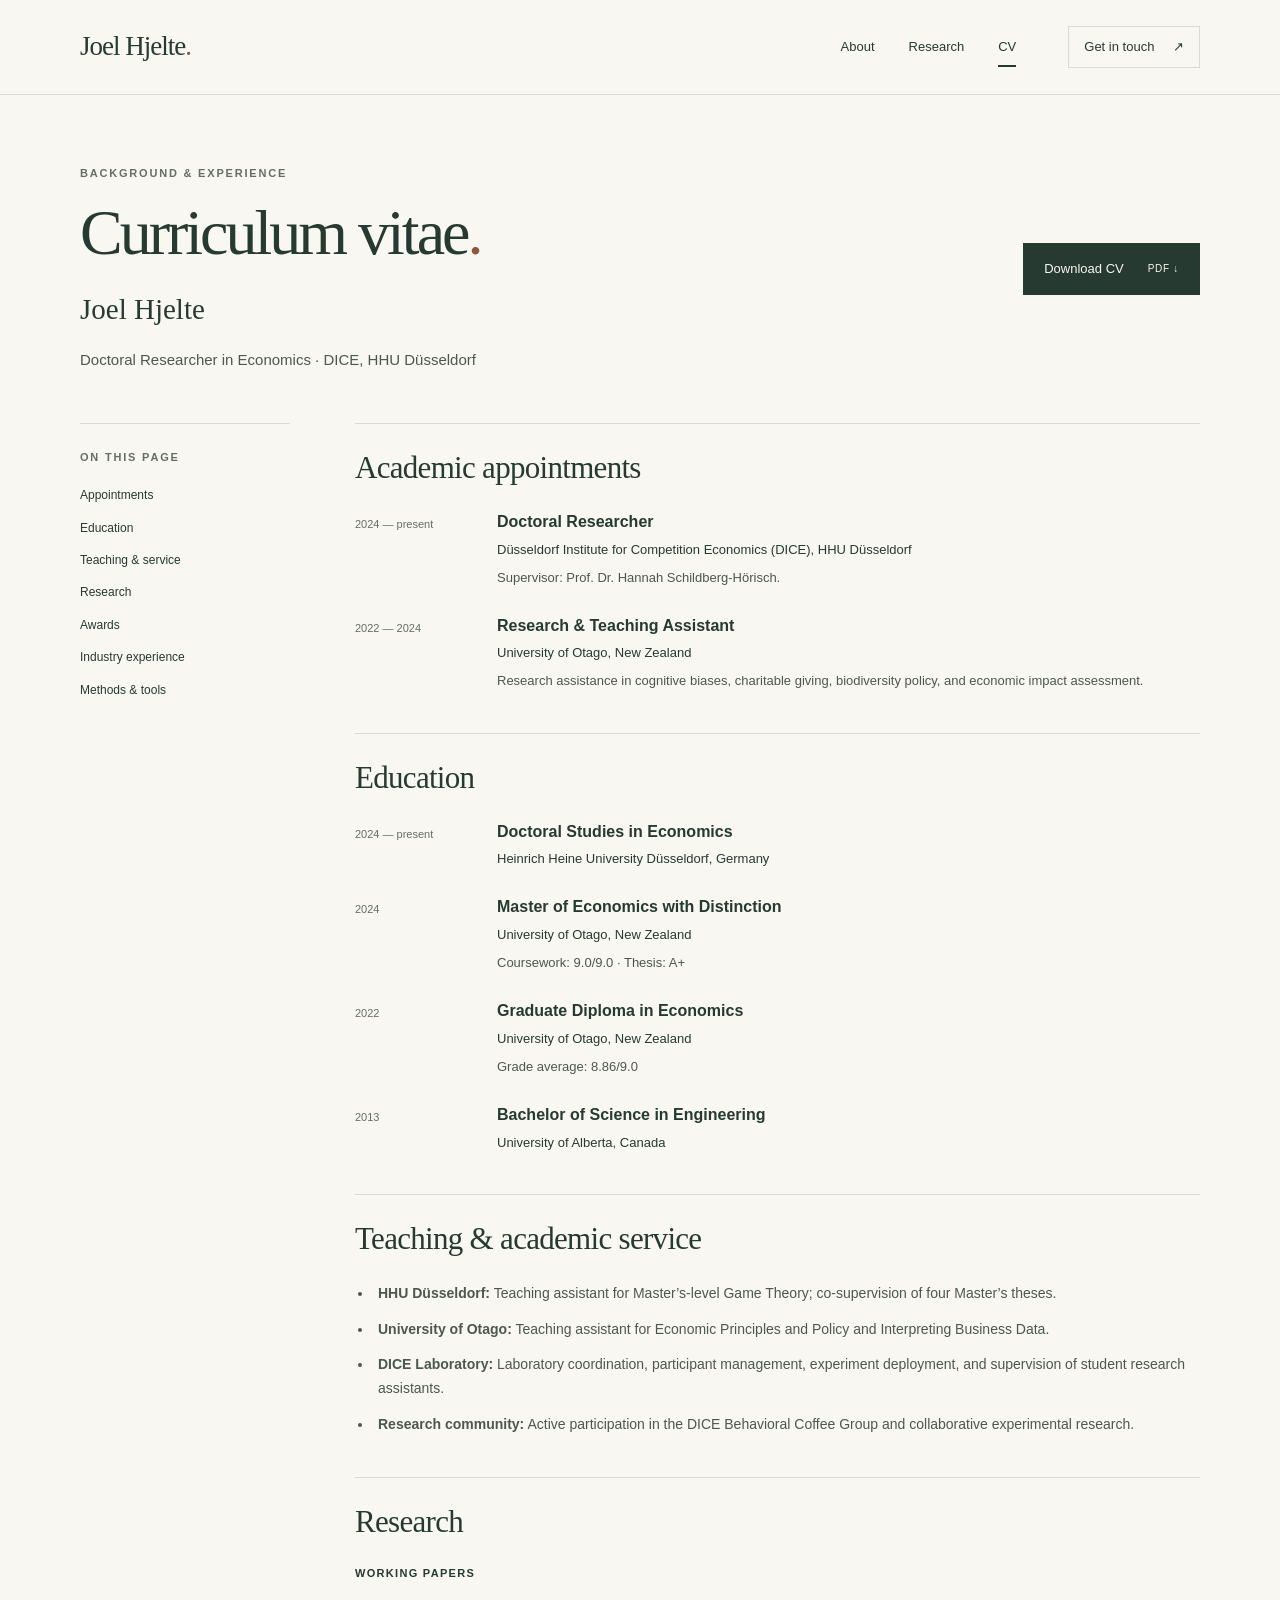
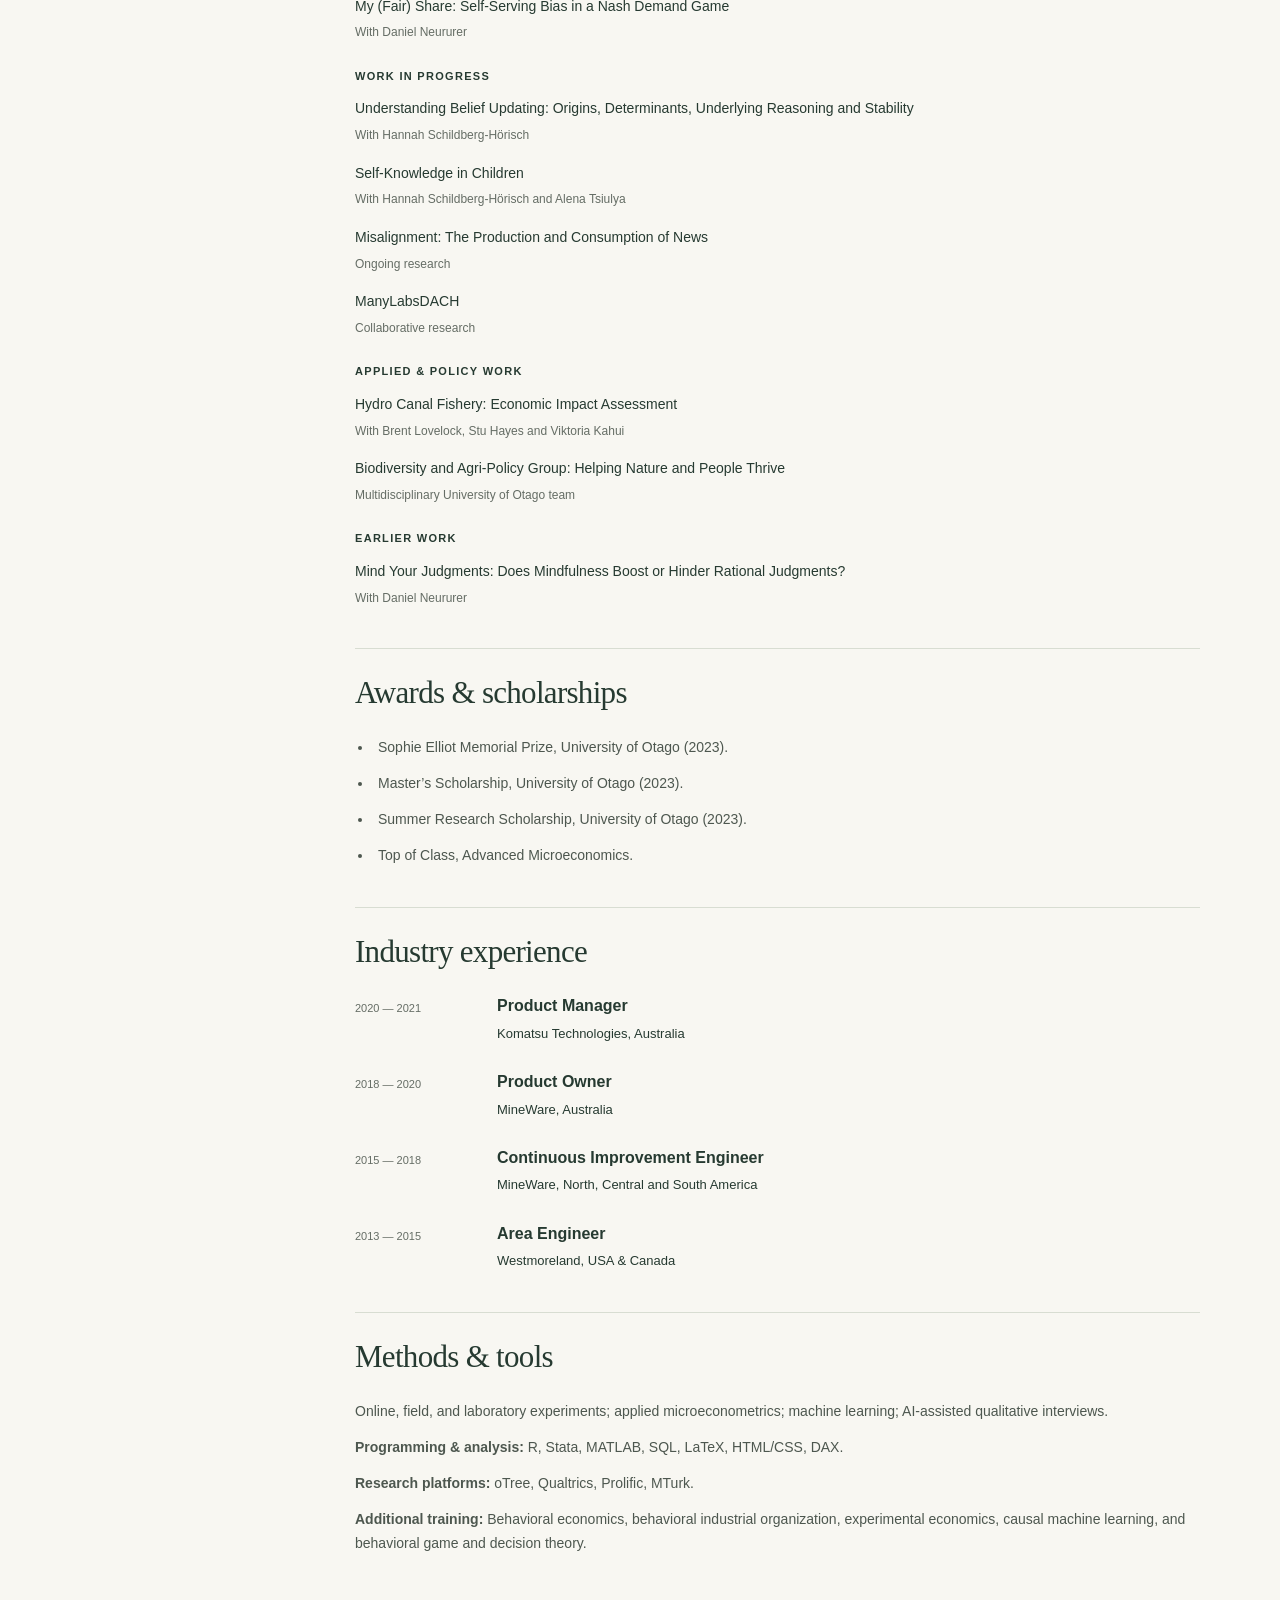
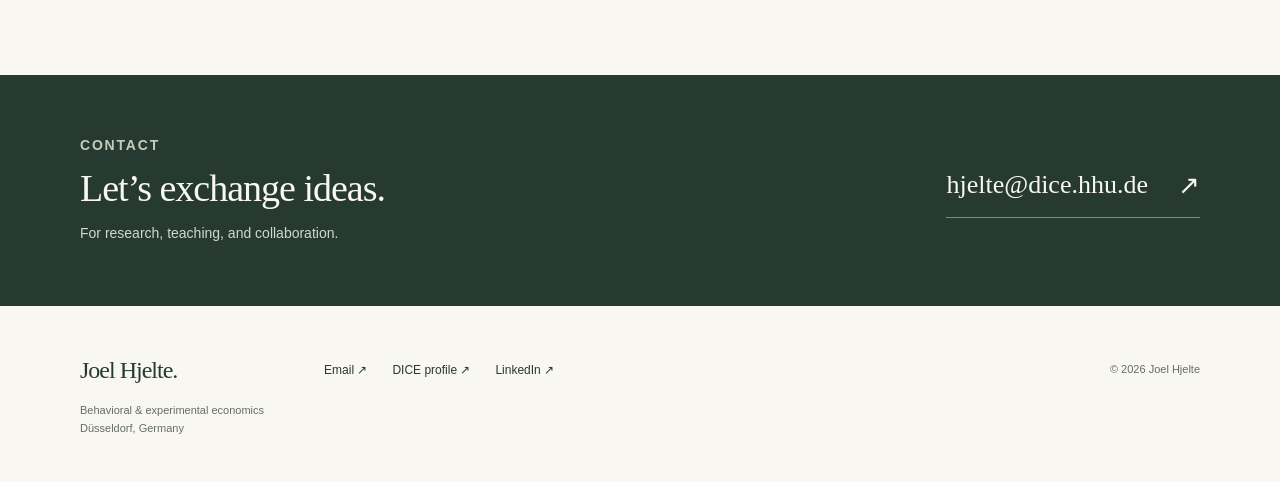
==== cv.html @ 5a904324 "Publish redesigned academic website with research portfolio and CV" ====
<!doctype html>
<html lang="en"><head><meta charset="utf-8"><meta name="viewport" content="width=device-width,initial-scale=1">
<title>Curriculum Vitae | Joel Hjelte</title><meta name="description" content="Academic background, research, teaching and professional experience of Joel Hjelte."><meta name="theme-color" content="#273e35">
<link rel="canonical" href="https://jhjelte7.github.io/cv.html"><meta property="og:type" content="website"><meta property="og:title" content="Curriculum Vitae | Joel Hjelte"><meta property="og:description" content="Academic background, research, teaching and professional experience of Joel Hjelte."><meta property="og:url" content="https://jhjelte7.github.io/cv.html"><meta property="og:image" content="https://jhjelte7.github.io/assets/joel-hjelte.jpg"><meta property="og:image:alt" content="Portrait of Joel Hjelte"><meta name="twitter:card" content="summary">
<link rel="icon" type="image/svg+xml" href="assets/favicon.svg"><link rel="stylesheet" href="assets/styles.css"><script src="assets/site.js" defer></script>
<script type="application/ld+json">{"@context": "https://schema.org", "@type": "Person", "name": "Joel Hjelte", "url": "https://jhjelte7.github.io", "jobTitle": "Doctoral Researcher in Economics", "affiliation": {"@type": "Organization", "name": "Düsseldorf Institute for Competition Economics, Heinrich Heine University Düsseldorf"}, "email": "hjelte@dice.hhu.de", "image": "https://jhjelte7.github.io/assets/joel-hjelte.jpg", "sameAs": ["https://www.linkedin.com/in/joel-hjelte-b619b01a/", "https://www.dice.hhu.de/das-dice/team/doktorandinnen-und-doktoranden/joel-hjelte-mecon"]}</script></head>
<body><a class="skip-link" href="#main">Skip to content</a><header class="site-header"><div class="container header-inner"><a class="wordmark" href="index.html" aria-label="Joel Hjelte home">Joel Hjelte<span class="wordmark-dot" aria-hidden="true">.</span></a><nav aria-label="Main navigation"><a href="index.html">About</a><a href="research.html">Research</a><a href="cv.html" aria-current="page">CV</a><a class="nav-contact" href="mailto:hjelte@dice.hhu.de">Get in touch <span aria-hidden="true">↗</span></a></nav></div></header><main id="main"><section class="container page-intro cv-intro"><div><p class="eyebrow">Background &amp; experience</p><h1>Curriculum vitae<span class="title-dot">.</span></h1><p class="page-lead">Joel Hjelte</p><p class="intro-description">Doctoral Researcher in Economics · DICE, HHU Düsseldorf</p></div><a class="button" href="assets/Joel-Hjelte-CV.pdf" download>Download CV <span class="file-type">PDF ↓</span></a></section><div class="container cv-layout"><aside class="cv-sidebar"><p class="eyebrow">On this page</p><nav aria-label="CV sections"><a href="#appointments">Appointments</a><a href="#education">Education</a><a href="#teaching">Teaching &amp; service</a><a href="#research-cv">Research</a><a href="#awards">Awards</a><a href="#industry">Industry experience</a><a href="#methods">Methods &amp; tools</a></nav></aside><div class="cv-content"><section id="appointments"><h2>Academic appointments</h2><div class="cv-row"><p class="cv-date">2024 — present</p><div><h3>Doctoral Researcher</h3><p class="cv-place">Düsseldorf Institute for Competition Economics (DICE), HHU Düsseldorf</p><p>Supervisor: Prof. Dr. Hannah Schildberg-Hörisch.</p></div></div><div class="cv-row"><p class="cv-date">2022 — 2024</p><div><h3>Research &amp; Teaching Assistant</h3><p class="cv-place">University of Otago, New Zealand</p><p>Research assistance in cognitive biases, charitable giving, biodiversity policy, and economic impact assessment.</p></div></div></section><section id="education"><h2>Education</h2><div class="cv-row"><p class="cv-date">2024 — present</p><div><h3>Doctoral Studies in Economics</h3><p class="cv-place">Heinrich Heine University Düsseldorf, Germany</p></div></div><div class="cv-row"><p class="cv-date">2024</p><div><h3>Master of Economics with Distinction</h3><p class="cv-place">University of Otago, New Zealand</p><p>Coursework: 9.0/9.0 · Thesis: A+</p></div></div><div class="cv-row"><p class="cv-date">2022</p><div><h3>Graduate Diploma in Economics</h3><p class="cv-place">University of Otago, New Zealand</p><p>Grade average: 8.86/9.0</p></div></div><div class="cv-row"><p class="cv-date">2013</p><div><h3>Bachelor of Science in Engineering</h3><p class="cv-place">University of Alberta, Canada</p></div></div></section><section id="teaching"><h2>Teaching &amp; academic service</h2><ul class="cv-list"><li><strong>HHU Düsseldorf:</strong> Teaching assistant for Master’s-level Game Theory; co-supervision of four Master’s theses.</li><li><strong>University of Otago:</strong> Teaching assistant for Economic Principles and Policy and Interpreting Business Data.</li><li><strong>DICE Laboratory:</strong> Laboratory coordination, participant management, experiment deployment, and supervision of student research assistants.</li><li><strong>Research community:</strong> Active participation in the DICE Behavioral Coffee Group and collaborative experimental research.</li></ul></section><section id="research-cv"><h2>Research</h2><h3 class="cv-subheading">Working papers</h3><ul class="cv-research-list"><li><a href="research.html#fair-share">My (Fair) Share: Self-Serving Bias in a Nash Demand Game</a><span>With Daniel Neururer</span></li></ul><h3 class="cv-subheading">Work in progress</h3><ul class="cv-research-list"><li><a href="research.html#belief-updating">Understanding Belief Updating: Origins, Determinants, Underlying Reasoning and Stability</a><span>With Hannah Schildberg-Hörisch</span></li><li><a href="research.html#self-knowledge">Self-Knowledge in Children</a><span>With Hannah Schildberg-Hörisch and Alena Tsiulya</span></li><li><a href="research.html#news">Misalignment: The Production and Consumption of News</a><span>Ongoing research</span></li><li><a href="research.html#manylabs">ManyLabsDACH</a><span>Collaborative research</span></li></ul><h3 class="cv-subheading">Applied & policy work</h3><ul class="cv-research-list"><li><a href="research.html#fishery">Hydro Canal Fishery: Economic Impact Assessment</a><span>With Brent Lovelock, Stu Hayes and Viktoria Kahui</span></li><li><a href="research.html#biodiversity">Biodiversity and Agri-Policy Group: Helping Nature and People Thrive</a><span>Multidisciplinary University of Otago team</span></li></ul><h3 class="cv-subheading">Earlier work</h3><ul class="cv-research-list"><li><a href="research.html#mind-your-judgments">Mind Your Judgments: Does Mindfulness Boost or Hinder Rational Judgments?</a><span>With Daniel Neururer</span></li></ul></section><section id="awards"><h2>Awards &amp; scholarships</h2><ul class="cv-list"><li>Sophie Elliot Memorial Prize, University of Otago (2023).</li><li>Master’s Scholarship, University of Otago (2023).</li><li>Summer Research Scholarship, University of Otago (2023).</li><li>Top of Class, Advanced Microeconomics.</li></ul></section><section id="industry"><h2>Industry experience</h2><div class="cv-row"><p class="cv-date">2020 — 2021</p><div><h3>Product Manager</h3><p class="cv-place">Komatsu Technologies, Australia</p></div></div><div class="cv-row"><p class="cv-date">2018 — 2020</p><div><h3>Product Owner</h3><p class="cv-place">MineWare, Australia</p></div></div><div class="cv-row"><p class="cv-date">2015 — 2018</p><div><h3>Continuous Improvement Engineer</h3><p class="cv-place">MineWare, North, Central and South America</p></div></div><div class="cv-row"><p class="cv-date">2013 — 2015</p><div><h3>Area Engineer</h3><p class="cv-place">Westmoreland, USA &amp; Canada</p></div></div></section><section id="methods"><h2>Methods &amp; tools</h2><p>Online, field, and laboratory experiments; applied microeconometrics; machine learning; AI-assisted qualitative interviews.</p><p><strong>Programming &amp; analysis:</strong> R, Stata, MATLAB, SQL, LaTeX, HTML/CSS, DAX.</p><p><strong>Research platforms:</strong> oTree, Qualtrics, Prolific, MTurk.</p><p><strong>Additional training:</strong> Behavioral economics, behavioral industrial organization, experimental economics, causal machine learning, and behavioral game and decision theory.</p></section></div></div><section class="contact-section" aria-labelledby="contact-title"><div class="container contact-inner"><div><p class="eyebrow">Contact</p><h2 id="contact-title">Let’s exchange ideas.</h2><p>For research, teaching, and collaboration.</p></div><a class="contact-email" href="mailto:hjelte@dice.hhu.de">hjelte@dice.hhu.de<span aria-hidden="true">↗</span></a></div></section></main><footer class="site-footer"><div class="container footer-inner"><div><a class="wordmark" href="index.html">Joel Hjelte<span aria-hidden="true">.</span></a><p>Behavioral &amp; experimental economics<br>Düsseldorf, Germany</p></div><div class="footer-links"><a href="mailto:hjelte@dice.hhu.de">Email ↗</a><a href="https://www.dice.hhu.de/das-dice/team/doktorandinnen-und-doktoranden/joel-hjelte-mecon">DICE profile ↗</a><a href="https://www.linkedin.com/in/joel-hjelte-b619b01a/">LinkedIn ↗</a></div><p class="copyright">© 2026 Joel Hjelte</p></div></footer></body></html>
---- assets/styles.css ----
:root{--paper:#f8f7f2;--white:#fff;--ink:#263a31;--body:#4d574f;--muted:#656d65;--line:#d8ddd2;--accent:#8c583c;--wash:#e9ece2;--serif:Georgia,'Times New Roman',serif;--sans:Arial,Helvetica,sans-serif;--max:1120px}
*{box-sizing:border-box}html{scroll-behavior:smooth;scroll-padding-top:100px}body{margin:0;background:var(--paper);color:var(--ink);font-family:var(--sans);font-size:16px;line-height:1.7;-webkit-font-smoothing:antialiased}a{color:inherit;text-decoration-thickness:1px;text-underline-offset:5px}button{font:inherit}a,button,summary{-webkit-tap-highlight-color:transparent}a:focus-visible,button:focus-visible,summary:focus-visible{outline:3px solid var(--accent);outline-offset:6px}a:hover{color:var(--accent)}img{max-width:100%;display:block}h1,h2,h3,p,figure{margin:0}h1,h2,h3{font-weight:400}h1,h2{font-family:var(--serif)}h2{font-size:clamp(32px,3.6vw,45px);line-height:1.2;letter-spacing:-1.5px}h3{font-size:23px;line-height:1.35;letter-spacing:-.4px}p{color:var(--body)}[hidden]{display:none!important}.container{width:min(var(--max),calc(100% - 96px));margin-inline:auto}.eyebrow{text-transform:uppercase;font-size:11px;font-weight:700;letter-spacing:1.8px;color:var(--muted);line-height:1.5}.site-header{background:var(--paper);border-bottom:1px solid var(--line)}.header-inner{display:flex;align-items:center;justify-content:space-between;min-height:94px;gap:30px}.wordmark{font-family:var(--serif);font-size:27px;letter-spacing:-1px;text-decoration:none}.wordmark-dot{color:var(--accent)}.header-inner nav{display:flex;align-items:center;gap:34px;font-size:13px}.header-inner nav a{text-decoration:none;position:relative}.header-inner nav a[aria-current=page]:after{content:'';position:absolute;bottom:-9px;left:0;right:0;height:2px;background:var(--ink)}.nav-contact{margin-left:18px;border:1px solid var(--line);padding:9px 15px}.nav-contact span{margin-left:15px}.hero{display:grid;grid-template-columns:minmax(0,1fr) 300px;gap:85px;align-items:center;padding-block:80px 78px}.hero-copy>.eyebrow{display:flex;gap:12px;align-items:center}.small-rule{width:25px;height:1px;background:var(--accent)}.hero h1{font-size:clamp(66px,6.6vw,86px);line-height:1.12;letter-spacing:-4.5px;margin:21px 0}.title-dot{color:var(--accent)}.hero-statement{font-family:var(--serif);font-size:32px;line-height:1.28;letter-spacing:-.8px;color:var(--ink)}.hero-description{font-size:15px;line-height:1.8;max-width:540px;margin-top:25px}.actions{display:flex;align-items:center;gap:27px;flex-wrap:wrap;margin-top:31px}.button{display:inline-flex;gap:24px;align-items:center;justify-content:center;background:var(--ink);border:1px solid var(--ink);color:var(--paper);font-size:13px;text-decoration:none;padding:14px 20px;transition:background .2s,color .2s}.button:hover{background:#3e594a;color:#fff}.text-link{display:inline-flex;align-items:center;gap:16px;font-size:13px;font-weight:600;text-decoration:none;border-bottom:1px solid var(--line);padding-bottom:4px}.file-type{font-family:var(--sans);font-size:10px;letter-spacing:.7px;font-weight:400}.portrait-image{position:relative;isolation:isolate}.portrait-image:before{content:'';position:absolute;background:var(--wash);inset:18px -18px -18px 18px;z-index:-1}.portrait img{width:300px;height:398px;object-fit:cover;object-position:center 35%}.portrait figcaption{display:flex;justify-content:space-between;gap:8px;padding-top:31px;font-size:10px;color:var(--muted)}.focus-strip{border-top:1px solid var(--line);border-bottom:1px solid var(--line)}.focus-strip>.container{min-height:78px;display:flex;align-items:center;justify-content:space-between;gap:20px}.focus-strip span:not(.eyebrow){font-size:13px}.section{padding-block:80px}.section-heading{display:flex;justify-content:space-between;align-items:end;gap:25px;margin-bottom:36px}.section-heading h2{margin-top:9px}.research-preview{display:grid;grid-template-columns:45px 1fr 35px;gap:24px;text-decoration:none;padding:32px 0;border-top:1px solid var(--line)}.research-preview:last-child{border-bottom:1px solid var(--line)}.research-preview h3{font-family:var(--serif);font-size:27px;margin:8px 0 10px;max-width:820px}.research-preview p:not(.eyebrow){font-size:14px;max-width:790px}.coauthors{font-size:12px;color:var(--muted);display:block;margin-top:9px}.row-number{font-size:11px;color:var(--muted);padding-top:3px}.row-arrow{font-size:26px;text-align:right}.about-section{background:var(--wash);padding:76px 0}.about-grid{display:grid;grid-template-columns:1fr 1.25fr;gap:85px}.about-grid h2{margin-top:18px;line-height:1.25}.prose p+p{margin-top:16px}.prose p{font-size:15px}.prose>.text-link{margin-top:25px}.journey{display:flex;gap:13px;flex-wrap:wrap;font-size:11px;margin-top:30px;color:var(--muted)}.service-grid{display:grid;grid-template-columns:1fr 1fr;gap:70px}.service-grid article{border-top:1px solid var(--line);padding-top:25px}.service-index{text-transform:uppercase;letter-spacing:1.3px;font-size:10px;color:var(--muted)}.service-grid h3{font-family:var(--serif);font-size:28px;margin:12px 0 16px}.service-grid p{font-size:14px}.service-grid .text-link{margin-top:18px}.contact-section{background:var(--ink);color:var(--paper);padding:60px 0}.contact-inner{display:flex;align-items:center;justify-content:space-between;gap:30px}.contact-section .eyebrow{color:#c4cdbd}.contact-section h2{font-size:38px;letter-spacing:-1px;margin:10px 0}.contact-section p{color:#d1d9ce;font-size:14px}.contact-email{font-family:var(--serif);font-size:26px;text-decoration:none;border-bottom:1px solid #7c8c7e;padding-bottom:10px;display:flex;gap:30px;align-items:center}.contact-email:hover{color:#e4bc9a}.contact-email span{font-family:var(--sans)}.site-footer{padding:44px 0}.footer-inner{display:flex;align-items:flex-start;gap:60px}.site-footer .wordmark{font-size:24px}.site-footer p{font-size:11px;color:var(--muted);margin-top:10px}.footer-links{display:flex;gap:25px;font-size:12px;margin-top:10px}.footer-links a{text-decoration:none}.footer-inner .copyright{margin-left:auto;white-space:nowrap}.page-intro{padding-block:70px 50px}.page-intro h1{font-size:clamp(50px,6vw,75px);line-height:1.12;letter-spacing:-3px;margin:15px 0 22px}.page-lead{font-family:var(--serif);font-size:29px;line-height:1.35;max-width:700px;color:var(--ink)}.intro-description{font-size:15px;max-width:710px;margin-top:18px}.research-filters{display:flex;gap:9px;flex-wrap:wrap;padding:15px 0 30px;border-bottom:1px solid var(--line)}.research-filters button{background:transparent;color:var(--body);font-size:12px;padding:9px 14px;border:1px solid var(--line);border-radius:2px;cursor:pointer}.research-filters button:hover{border-color:var(--ink)}.research-filters button[aria-pressed=true]{background:var(--ink);border-color:var(--ink);color:var(--paper)}.research-group{padding-top:42px;margin-bottom:52px}.group-heading{display:flex;align-items:center;gap:16px;margin-bottom:23px}.group-heading h2{font-size:32px;letter-spacing:-.8px}.group-heading>span{font-size:11px;color:var(--muted)}.paper{border-top:1px solid var(--line);padding:29px 0 30px;display:flex;gap:25px;justify-content:space-between;align-items:start;scroll-margin-top:30px}.paper-main{max-width:820px}.paper-tags{font-size:10px;text-transform:uppercase;letter-spacing:1px;color:var(--muted);margin-bottom:11px}.paper h3{font-family:var(--serif);font-size:27px}.paper-summary{margin-top:18px;font-size:15px}.paper-link{font-size:12px;min-width:164px;text-decoration:none;border-bottom:1px solid var(--line);padding-bottom:5px;margin-top:32px}.paper-link span{margin-left:8px}details{margin-top:18px}summary{font-size:12px;font-weight:bold;cursor:pointer;display:flex;gap:20px;align-items:center;width:fit-content;list-style:none;padding-block:5px}summary::-webkit-details-marker{display:none}.detail-icon{font-size:19px;font-weight:400;line-height:1}details[open] .detail-icon{transform:rotate(45deg)}.abstract{border-left:2px solid #acb8a1;padding:3px 0 3px 20px;margin-top:15px}.abstract p{font-size:14px;line-height:1.85}.cv-intro{display:flex;justify-content:space-between;align-items:center;gap:30px}.cv-intro h1{font-size:clamp(45px,5vw,64px)}.cv-intro .button{white-space:nowrap}.cv-intro .page-lead{font-size:29px}.cv-layout{display:grid;grid-template-columns:210px 1fr;gap:65px;padding-bottom:80px}.cv-sidebar{border-top:1px solid var(--line);padding-top:25px;align-self:start;position:sticky;top:30px}.cv-sidebar nav{display:flex;flex-direction:column;gap:12px;margin-top:20px}.cv-sidebar a{font-size:12px;text-decoration:none}.cv-content section{border-top:1px solid var(--line);padding-top:25px;margin-bottom:40px;scroll-margin-top:30px}.cv-content h2{font-size:31px;letter-spacing:-.7px;margin-bottom:25px}.cv-row{display:grid;grid-template-columns:122px 1fr;gap:20px;margin-bottom:26px}.cv-date{font-size:11px;color:var(--muted);padding-top:4px}.cv-row h3{font-family:var(--sans);font-size:16px;letter-spacing:0;font-weight:600}.cv-row p:not(.cv-date){font-size:13px;margin-top:6px}.cv-place{color:var(--ink)}.cv-list{padding-left:18px;margin:0}.cv-list li{font-size:14px;color:var(--body);padding-left:5px;margin:0 0 12px}.cv-subheading{font:700 11px/1.6 var(--sans);letter-spacing:1.3px;text-transform:uppercase;margin:25px 0 12px}.cv-research-list{list-style:none;padding:0;margin:0}.cv-research-list li{margin-bottom:16px;font-size:14px}.cv-research-list a{text-decoration:none}.cv-research-list span{display:block;color:var(--muted);font-size:12px;margin-top:4px}.cv-content section>p{font-size:14px;margin-bottom:12px}.skip-link{position:fixed;top:-100px;left:20px;background:var(--ink);color:var(--paper);padding:12px 20px;z-index:100}.skip-link:focus{top:15px}.sr-only{position:absolute;width:1px;height:1px;padding:0;margin:-1px;overflow:hidden;clip:rect(0,0,0,0);white-space:nowrap;border:0}
@media(min-width:1440px){.hero{padding-block:95px}.hero h1{font-size:91px}.hero-statement{font-size:35px}}
@media(max-width:950px){.container{width:calc(100% - 64px)}.hero{gap:42px;grid-template-columns:minmax(0,1fr) 260px;padding-block:55px}.hero h1{font-size:67px}.hero-statement{font-size:28px}.portrait img{width:260px;height:375px}.portrait figcaption{flex-direction:column;gap:0}.header-inner nav{gap:25px}.nav-contact{margin-left:0}.about-grid{gap:40px}.contact-inner{align-items:start;flex-direction:column}.footer-inner{gap:30px}.cv-layout{grid-template-columns:160px 1fr;gap:35px}.paper{flex-direction:column}.paper-link{margin-top:0}}
@media(max-width:680px){html{scroll-padding-top:25px}.container{width:calc(100% - 40px)}.header-inner{min-height:88px;gap:13px;flex-wrap:wrap;padding-block:18px}.wordmark{font-size:24px}.header-inner nav{font-size:12px;gap:22px}.nav-contact{display:none}.hero{grid-template-columns:1fr;gap:42px;padding-block:42px 40px}.hero h1{font-size:69px;letter-spacing:-3.5px;margin-block:17px}.hero>.hero-copy>.eyebrow{font-size:9px;letter-spacing:1.2px}.hero-statement{font-size:30px}.hero-description{font-size:14px}.actions{gap:22px;margin-top:25px}.button{font-size:12px;padding:13px 17px}.portrait{width:225px;justify-self:center}.portrait img{width:225px;height:295px}.portrait-image:before{inset:12px -12px -12px 12px}.portrait figcaption{padding-top:23px;font-size:10px;flex-direction:row;flex-wrap:wrap}.focus-strip>.container{display:grid;grid-template-columns:1fr;gap:11px;padding-block:23px}.focus-strip span:not(.eyebrow){font-size:12px}.section{padding-block:50px}.section-heading{align-items:start;margin-bottom:26px}.section-heading>.text-link{white-space:nowrap;margin-top:22px;font-size:11px}.section-heading .eyebrow{font-size:9px;letter-spacing:1.3px}.research-preview{grid-template-columns:22px 1fr 18px;gap:12px;padding-block:25px}.research-preview h3{font-size:23px}.research-preview p:not(.eyebrow){font-size:13px}.research-preview .eyebrow{font-size:9px}.row-arrow{font-size:22px}.about-section{padding-block:48px}.about-grid{grid-template-columns:1fr;gap:30px}.journey{margin-top:20px}.service-grid{grid-template-columns:1fr;gap:36px}.service-grid h3{font-size:26px}.contact-section{padding-block:43px}.contact-section h2{font-size:32px}.contact-email{font-size:23px;gap:20px;max-width:100%;overflow-wrap:anywhere}.site-footer{padding-block:32px}.footer-inner{flex-wrap:wrap;gap:20px 35px}.footer-links{gap:18px;font-size:11px;flex-wrap:wrap}.footer-inner .copyright{width:100%;margin-left:0;margin-top:0}.page-intro{padding-block:45px 30px}.page-intro h1{font-size:56px;letter-spacing:-2px}.page-lead{font-size:26px}.intro-description{font-size:14px}.research-filters{gap:7px;padding-top:5px}.research-filters button{font-size:11px;padding:8px 11px}.research-group{padding-top:29px;margin-bottom:30px}.group-heading h2{font-size:28px}.paper h3{font-size:24px}.paper{padding-block:24px}.paper-tags{font-size:9px}.paper-summary{font-size:14px}.cv-intro{display:block}.cv-intro h1{font-size:47px}.cv-intro .button{margin-top:24px}.cv-layout{grid-template-columns:1fr;gap:30px;padding-bottom:35px}.cv-sidebar{position:static;padding-top:20px}.cv-sidebar nav{flex-direction:row;flex-wrap:wrap;gap:10px 20px;margin-top:15px}.cv-row{grid-template-columns:1fr;gap:5px}.cv-date{font-size:10px}.cv-content h2{font-size:29px}.cv-content section{margin-bottom:30px}}
@media(prefers-reduced-motion:reduce){html{scroll-behavior:auto}*{transition:none!important}}
@media print{body{background:#fff;color:#111;font-size:10pt}.site-header,.site-footer,.contact-section,.cv-sidebar,.button,.research-filters,.skip-link{display:none!important}.container{width:100%;max-width:none}.page-intro{padding:0 0 20px}.page-intro h1{font-size:32pt}.cv-layout{display:block;padding:0}.cv-content h2{font-size:18pt}.cv-row{break-inside:avoid}.cv-content section{break-inside:auto}.cv-research-list li{break-inside:avoid}a{color:#111;text-decoration:none}@page{size:A4;margin:18mm}}
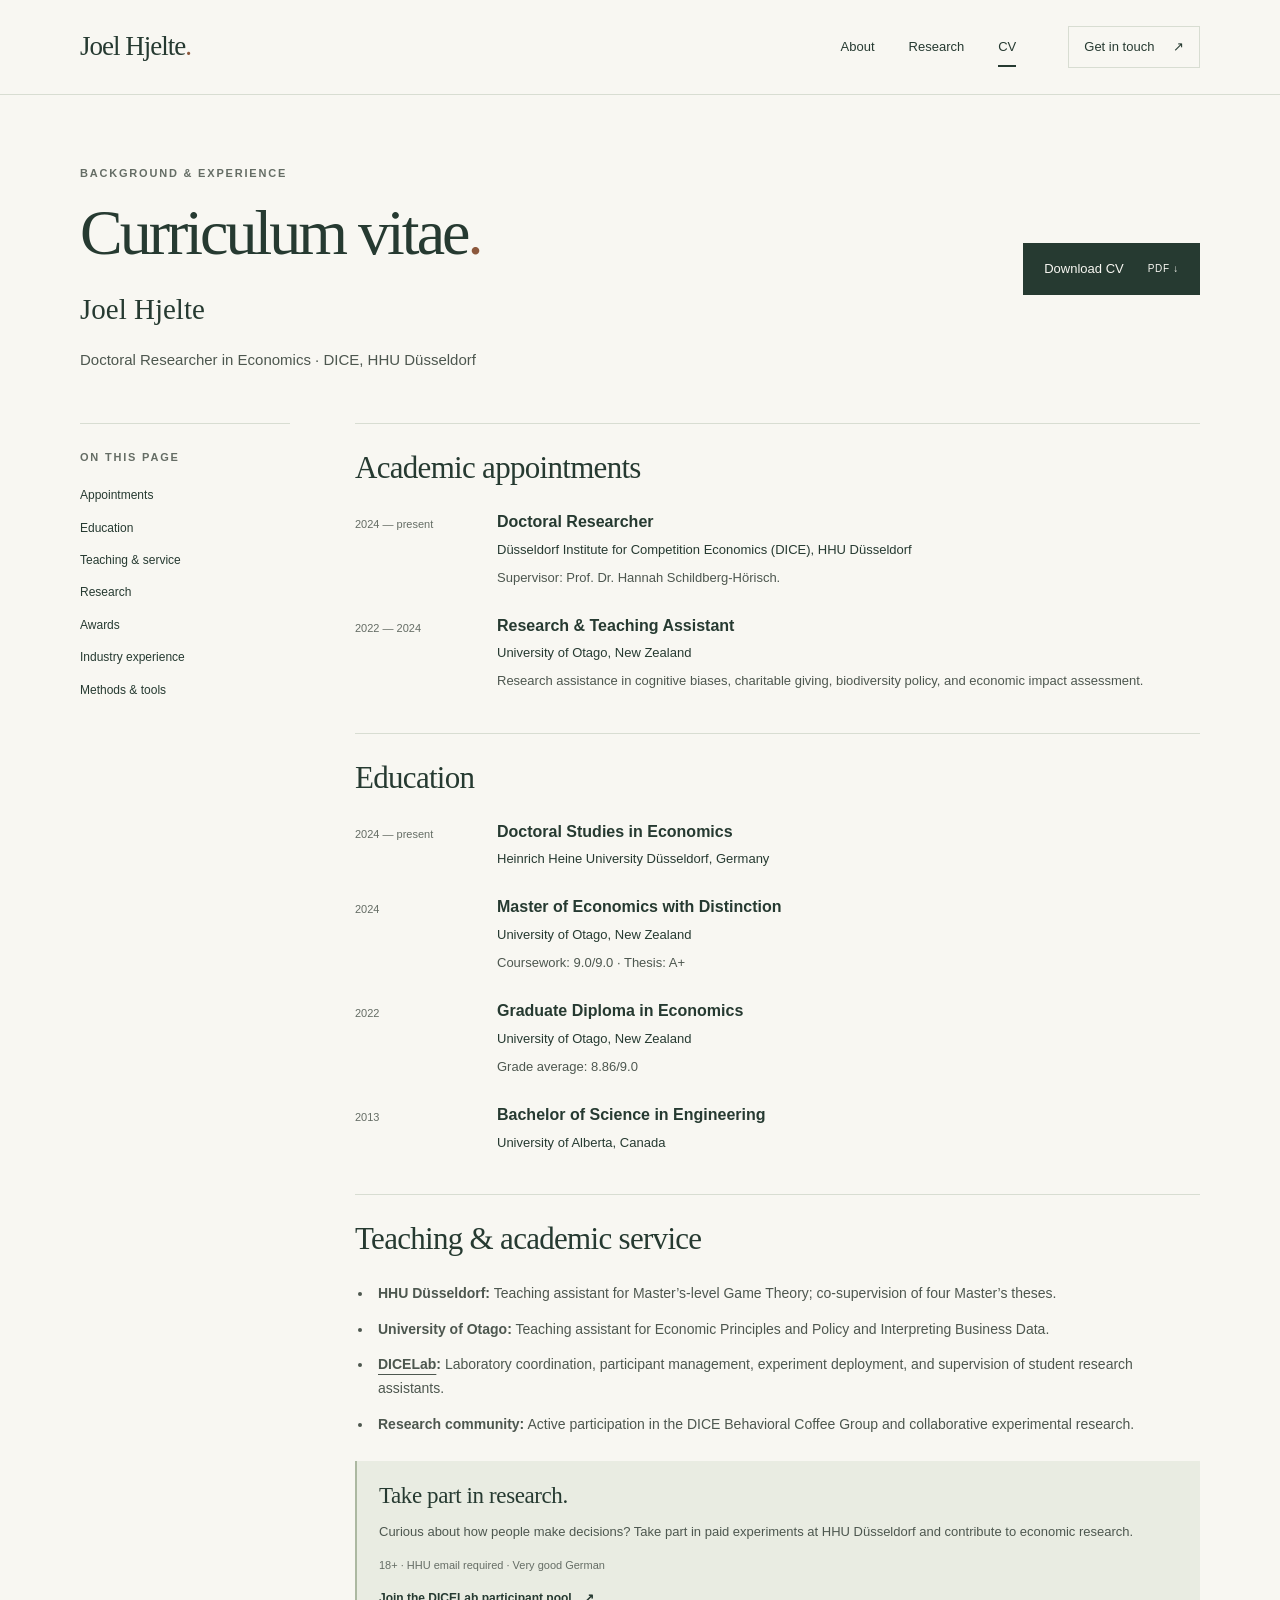
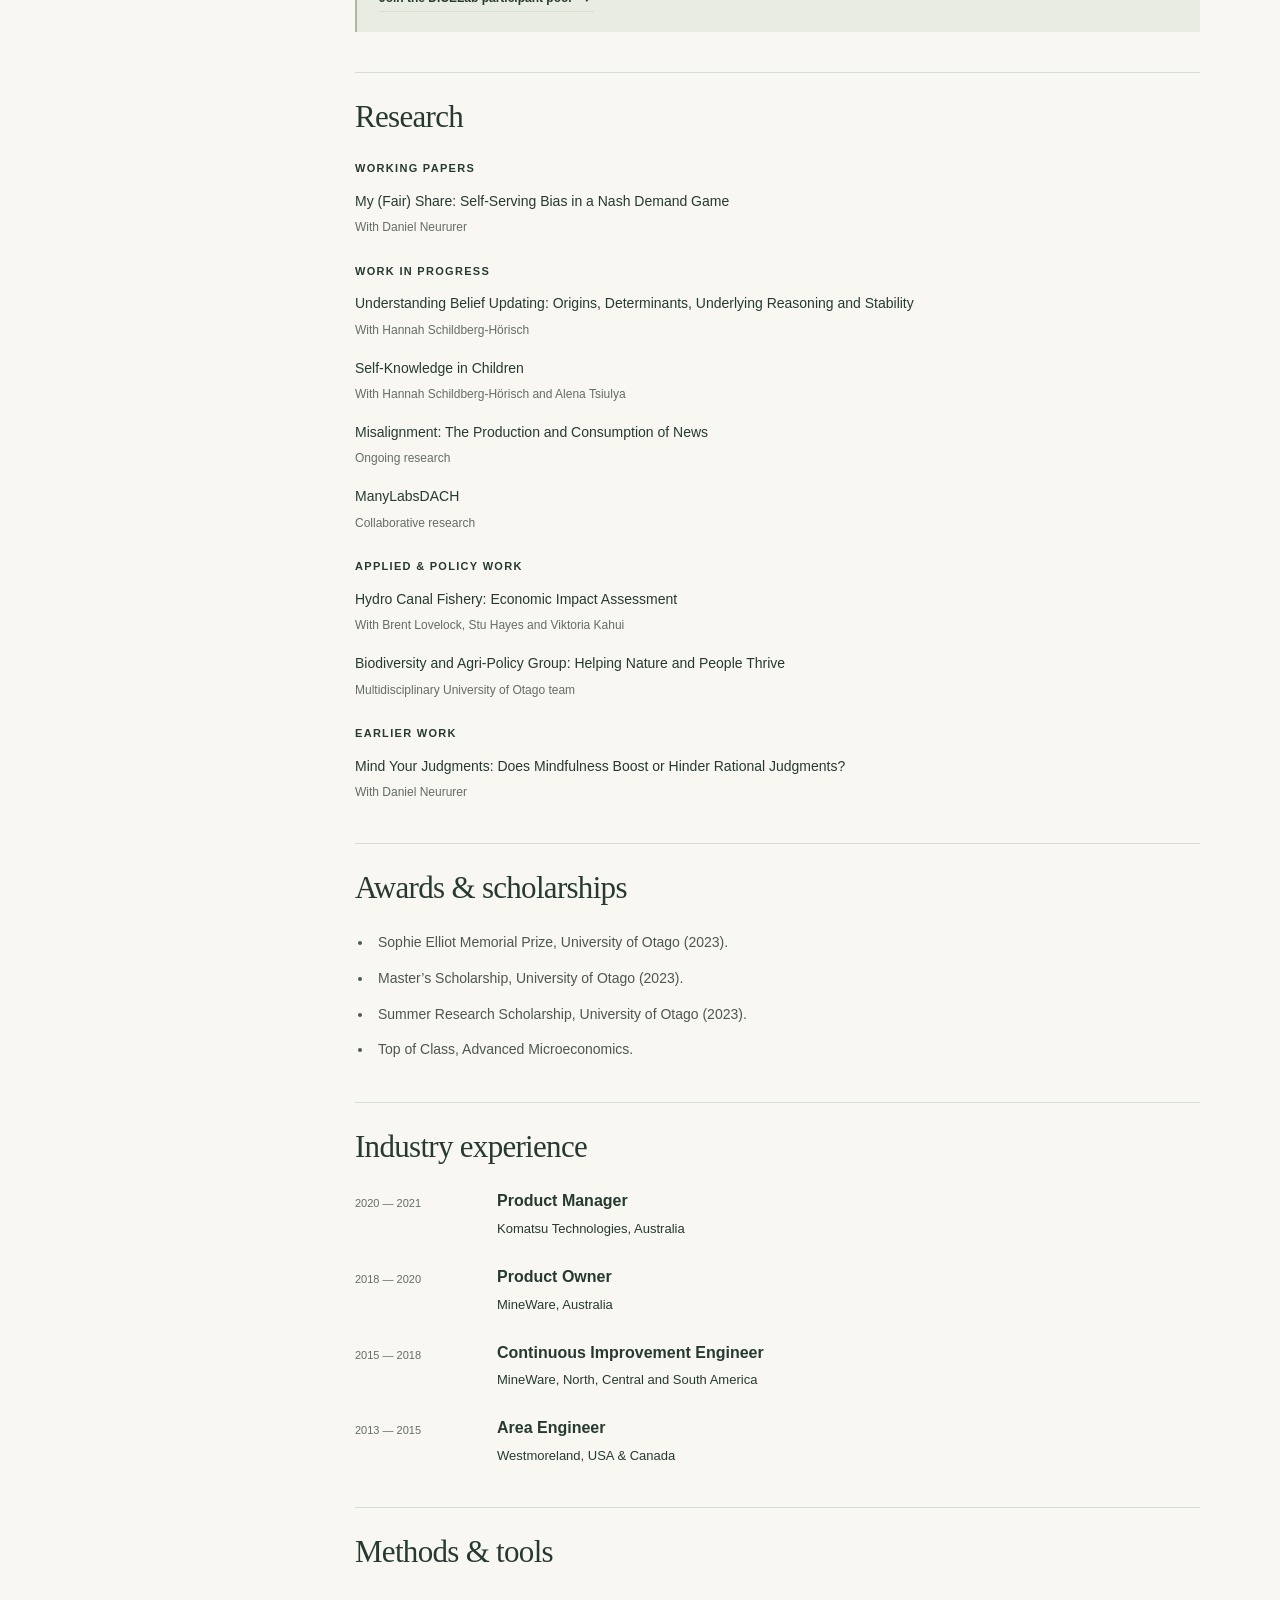
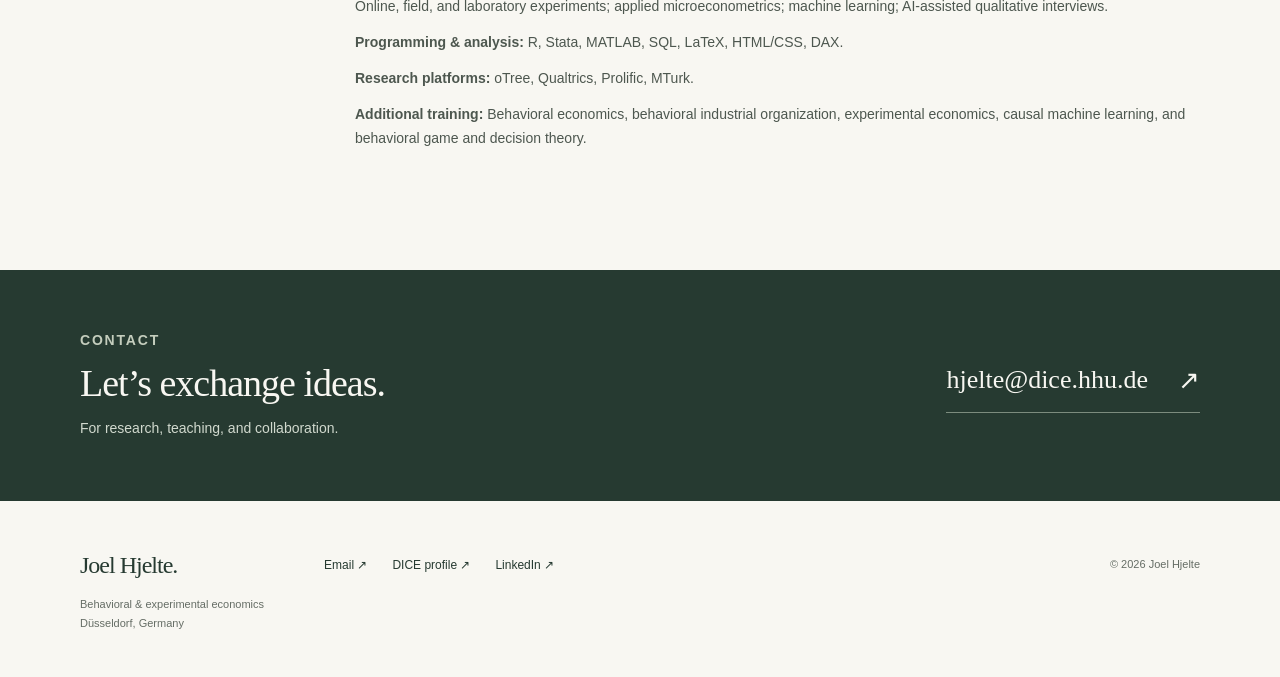
==== commit 0d85247b: "Add DICELab participant invitation and registration links" ====
--- a/cv.html
+++ b/cv.html
@@ -4,4 +4,4 @@
 <link rel="canonical" href="https://jhjelte7.github.io/cv.html"><meta property="og:type" content="website"><meta property="og:title" content="Curriculum Vitae | Joel Hjelte"><meta property="og:description" content="Academic background, research, teaching and professional experience of Joel Hjelte."><meta property="og:url" content="https://jhjelte7.github.io/cv.html"><meta property="og:image" content="https://jhjelte7.github.io/assets/joel-hjelte.jpg"><meta property="og:image:alt" content="Portrait of Joel Hjelte"><meta name="twitter:card" content="summary">
 <link rel="icon" type="image/svg+xml" href="assets/favicon.svg"><link rel="stylesheet" href="assets/styles.css"><script src="assets/site.js" defer></script>
 <script type="application/ld+json">{"@context": "https://schema.org", "@type": "Person", "name": "Joel Hjelte", "url": "https://jhjelte7.github.io", "jobTitle": "Doctoral Researcher in Economics", "affiliation": {"@type": "Organization", "name": "Düsseldorf Institute for Competition Economics, Heinrich Heine University Düsseldorf"}, "email": "hjelte@dice.hhu.de", "image": "https://jhjelte7.github.io/assets/joel-hjelte.jpg", "sameAs": ["https://www.linkedin.com/in/joel-hjelte-b619b01a/", "https://www.dice.hhu.de/das-dice/team/doktorandinnen-und-doktoranden/joel-hjelte-mecon"]}</script></head>
-<body><a class="skip-link" href="#main">Skip to content</a><header class="site-header"><div class="container header-inner"><a class="wordmark" href="index.html" aria-label="Joel Hjelte home">Joel Hjelte<span class="wordmark-dot" aria-hidden="true">.</span></a><nav aria-label="Main navigation"><a href="index.html">About</a><a href="research.html">Research</a><a href="cv.html" aria-current="page">CV</a><a class="nav-contact" href="mailto:hjelte@dice.hhu.de">Get in touch <span aria-hidden="true">↗</span></a></nav></div></header><main id="main"><section class="container page-intro cv-intro"><div><p class="eyebrow">Background &amp; experience</p><h1>Curriculum vitae<span class="title-dot">.</span></h1><p class="page-lead">Joel Hjelte</p><p class="intro-description">Doctoral Researcher in Economics · DICE, HHU Düsseldorf</p></div><a class="button" href="assets/Joel-Hjelte-CV.pdf" download>Download CV <span class="file-type">PDF ↓</span></a></section><div class="container cv-layout"><aside class="cv-sidebar"><p class="eyebrow">On this page</p><nav aria-label="CV sections"><a href="#appointments">Appointments</a><a href="#education">Education</a><a href="#teaching">Teaching &amp; service</a><a href="#research-cv">Research</a><a href="#awards">Awards</a><a href="#industry">Industry experience</a><a href="#methods">Methods &amp; tools</a></nav></aside><div class="cv-content"><section id="appointments"><h2>Academic appointments</h2><div class="cv-row"><p class="cv-date">2024 — present</p><div><h3>Doctoral Researcher</h3><p class="cv-place">Düsseldorf Institute for Competition Economics (DICE), HHU Düsseldorf</p><p>Supervisor: Prof. Dr. Hannah Schildberg-Hörisch.</p></div></div><div class="cv-row"><p class="cv-date">2022 — 2024</p><div><h3>Research &amp; Teaching Assistant</h3><p class="cv-place">University of Otago, New Zealand</p><p>Research assistance in cognitive biases, charitable giving, biodiversity policy, and economic impact assessment.</p></div></div></section><section id="education"><h2>Education</h2><div class="cv-row"><p class="cv-date">2024 — present</p><div><h3>Doctoral Studies in Economics</h3><p class="cv-place">Heinrich Heine University Düsseldorf, Germany</p></div></div><div class="cv-row"><p class="cv-date">2024</p><div><h3>Master of Economics with Distinction</h3><p class="cv-place">University of Otago, New Zealand</p><p>Coursework: 9.0/9.0 · Thesis: A+</p></div></div><div class="cv-row"><p class="cv-date">2022</p><div><h3>Graduate Diploma in Economics</h3><p class="cv-place">University of Otago, New Zealand</p><p>Grade average: 8.86/9.0</p></div></div><div class="cv-row"><p class="cv-date">2013</p><div><h3>Bachelor of Science in Engineering</h3><p class="cv-place">University of Alberta, Canada</p></div></div></section><section id="teaching"><h2>Teaching &amp; academic service</h2><ul class="cv-list"><li><strong>HHU Düsseldorf:</strong> Teaching assistant for Master’s-level Game Theory; co-supervision of four Master’s theses.</li><li><strong>University of Otago:</strong> Teaching assistant for Economic Principles and Policy and Interpreting Business Data.</li><li><strong>DICE Laboratory:</strong> Laboratory coordination, participant management, experiment deployment, and supervision of student research assistants.</li><li><strong>Research community:</strong> Active participation in the DICE Behavioral Coffee Group and collaborative experimental research.</li></ul></section><section id="research-cv"><h2>Research</h2><h3 class="cv-subheading">Working papers</h3><ul class="cv-research-list"><li><a href="research.html#fair-share">My (Fair) Share: Self-Serving Bias in a Nash Demand Game</a><span>With Daniel Neururer</span></li></ul><h3 class="cv-subheading">Work in progress</h3><ul class="cv-research-list"><li><a href="research.html#belief-updating">Understanding Belief Updating: Origins, Determinants, Underlying Reasoning and Stability</a><span>With Hannah Schildberg-Hörisch</span></li><li><a href="research.html#self-knowledge">Self-Knowledge in Children</a><span>With Hannah Schildberg-Hörisch and Alena Tsiulya</span></li><li><a href="research.html#news">Misalignment: The Production and Consumption of News</a><span>Ongoing research</span></li><li><a href="research.html#manylabs">ManyLabsDACH</a><span>Collaborative research</span></li></ul><h3 class="cv-subheading">Applied & policy work</h3><ul class="cv-research-list"><li><a href="research.html#fishery">Hydro Canal Fishery: Economic Impact Assessment</a><span>With Brent Lovelock, Stu Hayes and Viktoria Kahui</span></li><li><a href="research.html#biodiversity">Biodiversity and Agri-Policy Group: Helping Nature and People Thrive</a><span>Multidisciplinary University of Otago team</span></li></ul><h3 class="cv-subheading">Earlier work</h3><ul class="cv-research-list"><li><a href="research.html#mind-your-judgments">Mind Your Judgments: Does Mindfulness Boost or Hinder Rational Judgments?</a><span>With Daniel Neururer</span></li></ul></section><section id="awards"><h2>Awards &amp; scholarships</h2><ul class="cv-list"><li>Sophie Elliot Memorial Prize, University of Otago (2023).</li><li>Master’s Scholarship, University of Otago (2023).</li><li>Summer Research Scholarship, University of Otago (2023).</li><li>Top of Class, Advanced Microeconomics.</li></ul></section><section id="industry"><h2>Industry experience</h2><div class="cv-row"><p class="cv-date">2020 — 2021</p><div><h3>Product Manager</h3><p class="cv-place">Komatsu Technologies, Australia</p></div></div><div class="cv-row"><p class="cv-date">2018 — 2020</p><div><h3>Product Owner</h3><p class="cv-place">MineWare, Australia</p></div></div><div class="cv-row"><p class="cv-date">2015 — 2018</p><div><h3>Continuous Improvement Engineer</h3><p class="cv-place">MineWare, North, Central and South America</p></div></div><div class="cv-row"><p class="cv-date">2013 — 2015</p><div><h3>Area Engineer</h3><p class="cv-place">Westmoreland, USA &amp; Canada</p></div></div></section><section id="methods"><h2>Methods &amp; tools</h2><p>Online, field, and laboratory experiments; applied microeconometrics; machine learning; AI-assisted qualitative interviews.</p><p><strong>Programming &amp; analysis:</strong> R, Stata, MATLAB, SQL, LaTeX, HTML/CSS, DAX.</p><p><strong>Research platforms:</strong> oTree, Qualtrics, Prolific, MTurk.</p><p><strong>Additional training:</strong> Behavioral economics, behavioral industrial organization, experimental economics, causal machine learning, and behavioral game and decision theory.</p></section></div></div><section class="contact-section" aria-labelledby="contact-title"><div class="container contact-inner"><div><p class="eyebrow">Contact</p><h2 id="contact-title">Let’s exchange ideas.</h2><p>For research, teaching, and collaboration.</p></div><a class="contact-email" href="mailto:hjelte@dice.hhu.de">hjelte@dice.hhu.de<span aria-hidden="true">↗</span></a></div></section></main><footer class="site-footer"><div class="container footer-inner"><div><a class="wordmark" href="index.html">Joel Hjelte<span aria-hidden="true">.</span></a><p>Behavioral &amp; experimental economics<br>Düsseldorf, Germany</p></div><div class="footer-links"><a href="mailto:hjelte@dice.hhu.de">Email ↗</a><a href="https://www.dice.hhu.de/das-dice/team/doktorandinnen-und-doktoranden/joel-hjelte-mecon">DICE profile ↗</a><a href="https://www.linkedin.com/in/joel-hjelte-b619b01a/">LinkedIn ↗</a></div><p class="copyright">© 2026 Joel Hjelte</p></div></footer></body></html>+<body><a class="skip-link" href="#main">Skip to content</a><header class="site-header"><div class="container header-inner"><a class="wordmark" href="index.html" aria-label="Joel Hjelte home">Joel Hjelte<span class="wordmark-dot" aria-hidden="true">.</span></a><nav aria-label="Main navigation"><a href="index.html">About</a><a href="research.html">Research</a><a href="cv.html" aria-current="page">CV</a><a class="nav-contact" href="mailto:hjelte@dice.hhu.de">Get in touch <span aria-hidden="true">↗</span></a></nav></div></header><main id="main"><section class="container page-intro cv-intro"><div><p class="eyebrow">Background &amp; experience</p><h1>Curriculum vitae<span class="title-dot">.</span></h1><p class="page-lead">Joel Hjelte</p><p class="intro-description">Doctoral Researcher in Economics · DICE, HHU Düsseldorf</p></div><a class="button" href="assets/Joel-Hjelte-CV.pdf" download>Download CV <span class="file-type">PDF ↓</span></a></section><div class="container cv-layout"><aside class="cv-sidebar"><p class="eyebrow">On this page</p><nav aria-label="CV sections"><a href="#appointments">Appointments</a><a href="#education">Education</a><a href="#teaching">Teaching &amp; service</a><a href="#research-cv">Research</a><a href="#awards">Awards</a><a href="#industry">Industry experience</a><a href="#methods">Methods &amp; tools</a></nav></aside><div class="cv-content"><section id="appointments"><h2>Academic appointments</h2><div class="cv-row"><p class="cv-date">2024 — present</p><div><h3>Doctoral Researcher</h3><p class="cv-place">Düsseldorf Institute for Competition Economics (DICE), HHU Düsseldorf</p><p>Supervisor: Prof. Dr. Hannah Schildberg-Hörisch.</p></div></div><div class="cv-row"><p class="cv-date">2022 — 2024</p><div><h3>Research &amp; Teaching Assistant</h3><p class="cv-place">University of Otago, New Zealand</p><p>Research assistance in cognitive biases, charitable giving, biodiversity policy, and economic impact assessment.</p></div></div></section><section id="education"><h2>Education</h2><div class="cv-row"><p class="cv-date">2024 — present</p><div><h3>Doctoral Studies in Economics</h3><p class="cv-place">Heinrich Heine University Düsseldorf, Germany</p></div></div><div class="cv-row"><p class="cv-date">2024</p><div><h3>Master of Economics with Distinction</h3><p class="cv-place">University of Otago, New Zealand</p><p>Coursework: 9.0/9.0 · Thesis: A+</p></div></div><div class="cv-row"><p class="cv-date">2022</p><div><h3>Graduate Diploma in Economics</h3><p class="cv-place">University of Otago, New Zealand</p><p>Grade average: 8.86/9.0</p></div></div><div class="cv-row"><p class="cv-date">2013</p><div><h3>Bachelor of Science in Engineering</h3><p class="cv-place">University of Alberta, Canada</p></div></div></section><section id="teaching"><h2>Teaching &amp; academic service</h2><ul class="cv-list"><li><strong>HHU Düsseldorf:</strong> Teaching assistant for Master’s-level Game Theory; co-supervision of four Master’s theses.</li><li><strong>University of Otago:</strong> Teaching assistant for Economic Principles and Policy and Interpreting Business Data.</li><li><strong><a href="https://www.dice.hhu.de/en/research-dice/dice-lab">DICELab</a>:</strong> Laboratory coordination, participant management, experiment deployment, and supervision of student research assistants.</li><li><strong>Research community:</strong> Active participation in the DICE Behavioral Coffee Group and collaborative experimental research.</li></ul><aside class="lab-recruitment" aria-label="Participate in DICELab experiments"><h3>Take part in research.</h3><p>Curious about how people make decisions? Take part in paid experiments at HHU Düsseldorf and contribute to economic research.</p><p class="lab-eligibility">18+ · HHU email required · Very good German</p><a class="text-link" href="https://hroot.dice.hhu.de/register">Join the DICELab participant pool <span aria-hidden="true">↗</span></a></aside></section><section id="research-cv"><h2>Research</h2><h3 class="cv-subheading">Working papers</h3><ul class="cv-research-list"><li><a href="research.html#fair-share">My (Fair) Share: Self-Serving Bias in a Nash Demand Game</a><span>With Daniel Neururer</span></li></ul><h3 class="cv-subheading">Work in progress</h3><ul class="cv-research-list"><li><a href="research.html#belief-updating">Understanding Belief Updating: Origins, Determinants, Underlying Reasoning and Stability</a><span>With Hannah Schildberg-Hörisch</span></li><li><a href="research.html#self-knowledge">Self-Knowledge in Children</a><span>With Hannah Schildberg-Hörisch and Alena Tsiulya</span></li><li><a href="research.html#news">Misalignment: The Production and Consumption of News</a><span>Ongoing research</span></li><li><a href="research.html#manylabs">ManyLabsDACH</a><span>Collaborative research</span></li></ul><h3 class="cv-subheading">Applied & policy work</h3><ul class="cv-research-list"><li><a href="research.html#fishery">Hydro Canal Fishery: Economic Impact Assessment</a><span>With Brent Lovelock, Stu Hayes and Viktoria Kahui</span></li><li><a href="research.html#biodiversity">Biodiversity and Agri-Policy Group: Helping Nature and People Thrive</a><span>Multidisciplinary University of Otago team</span></li></ul><h3 class="cv-subheading">Earlier work</h3><ul class="cv-research-list"><li><a href="research.html#mind-your-judgments">Mind Your Judgments: Does Mindfulness Boost or Hinder Rational Judgments?</a><span>With Daniel Neururer</span></li></ul></section><section id="awards"><h2>Awards &amp; scholarships</h2><ul class="cv-list"><li>Sophie Elliot Memorial Prize, University of Otago (2023).</li><li>Master’s Scholarship, University of Otago (2023).</li><li>Summer Research Scholarship, University of Otago (2023).</li><li>Top of Class, Advanced Microeconomics.</li></ul></section><section id="industry"><h2>Industry experience</h2><div class="cv-row"><p class="cv-date">2020 — 2021</p><div><h3>Product Manager</h3><p class="cv-place">Komatsu Technologies, Australia</p></div></div><div class="cv-row"><p class="cv-date">2018 — 2020</p><div><h3>Product Owner</h3><p class="cv-place">MineWare, Australia</p></div></div><div class="cv-row"><p class="cv-date">2015 — 2018</p><div><h3>Continuous Improvement Engineer</h3><p class="cv-place">MineWare, North, Central and South America</p></div></div><div class="cv-row"><p class="cv-date">2013 — 2015</p><div><h3>Area Engineer</h3><p class="cv-place">Westmoreland, USA &amp; Canada</p></div></div></section><section id="methods"><h2>Methods &amp; tools</h2><p>Online, field, and laboratory experiments; applied microeconometrics; machine learning; AI-assisted qualitative interviews.</p><p><strong>Programming &amp; analysis:</strong> R, Stata, MATLAB, SQL, LaTeX, HTML/CSS, DAX.</p><p><strong>Research platforms:</strong> oTree, Qualtrics, Prolific, MTurk.</p><p><strong>Additional training:</strong> Behavioral economics, behavioral industrial organization, experimental economics, causal machine learning, and behavioral game and decision theory.</p></section></div></div><section class="contact-section" aria-labelledby="contact-title"><div class="container contact-inner"><div><p class="eyebrow">Contact</p><h2 id="contact-title">Let’s exchange ideas.</h2><p>For research, teaching, and collaboration.</p></div><a class="contact-email" href="mailto:hjelte@dice.hhu.de">hjelte@dice.hhu.de<span aria-hidden="true">↗</span></a></div></section></main><footer class="site-footer"><div class="container footer-inner"><div><a class="wordmark" href="index.html">Joel Hjelte<span aria-hidden="true">.</span></a><p>Behavioral &amp; experimental economics<br>Düsseldorf, Germany</p></div><div class="footer-links"><a href="mailto:hjelte@dice.hhu.de">Email ↗</a><a href="https://www.dice.hhu.de/das-dice/team/doktorandinnen-und-doktoranden/joel-hjelte-mecon">DICE profile ↗</a><a href="https://www.linkedin.com/in/joel-hjelte-b619b01a/">LinkedIn ↗</a></div><p class="copyright">© 2026 Joel Hjelte</p></div></footer></body></html>
--- a/assets/styles.css
+++ b/assets/styles.css
@@ -1,5 +1,6 @@
 :root{--paper:#f8f7f2;--white:#fff;--ink:#263a31;--body:#4d574f;--muted:#656d65;--line:#d8ddd2;--accent:#8c583c;--wash:#e9ece2;--serif:Georgia,'Times New Roman',serif;--sans:Arial,Helvetica,sans-serif;--max:1120px}
 *{box-sizing:border-box}html{scroll-behavior:smooth;scroll-padding-top:100px}body{margin:0;background:var(--paper);color:var(--ink);font-family:var(--sans);font-size:16px;line-height:1.7;-webkit-font-smoothing:antialiased}a{color:inherit;text-decoration-thickness:1px;text-underline-offset:5px}button{font:inherit}a,button,summary{-webkit-tap-highlight-color:transparent}a:focus-visible,button:focus-visible,summary:focus-visible{outline:3px solid var(--accent);outline-offset:6px}a:hover{color:var(--accent)}img{max-width:100%;display:block}h1,h2,h3,p,figure{margin:0}h1,h2,h3{font-weight:400}h1,h2{font-family:var(--serif)}h2{font-size:clamp(32px,3.6vw,45px);line-height:1.2;letter-spacing:-1.5px}h3{font-size:23px;line-height:1.35;letter-spacing:-.4px}p{color:var(--body)}[hidden]{display:none!important}.container{width:min(var(--max),calc(100% - 96px));margin-inline:auto}.eyebrow{text-transform:uppercase;font-size:11px;font-weight:700;letter-spacing:1.8px;color:var(--muted);line-height:1.5}.site-header{background:var(--paper);border-bottom:1px solid var(--line)}.header-inner{display:flex;align-items:center;justify-content:space-between;min-height:94px;gap:30px}.wordmark{font-family:var(--serif);font-size:27px;letter-spacing:-1px;text-decoration:none}.wordmark-dot{color:var(--accent)}.header-inner nav{display:flex;align-items:center;gap:34px;font-size:13px}.header-inner nav a{text-decoration:none;position:relative}.header-inner nav a[aria-current=page]:after{content:'';position:absolute;bottom:-9px;left:0;right:0;height:2px;background:var(--ink)}.nav-contact{margin-left:18px;border:1px solid var(--line);padding:9px 15px}.nav-contact span{margin-left:15px}.hero{display:grid;grid-template-columns:minmax(0,1fr) 300px;gap:85px;align-items:center;padding-block:80px 78px}.hero-copy>.eyebrow{display:flex;gap:12px;align-items:center}.small-rule{width:25px;height:1px;background:var(--accent)}.hero h1{font-size:clamp(66px,6.6vw,86px);line-height:1.12;letter-spacing:-4.5px;margin:21px 0}.title-dot{color:var(--accent)}.hero-statement{font-family:var(--serif);font-size:32px;line-height:1.28;letter-spacing:-.8px;color:var(--ink)}.hero-description{font-size:15px;line-height:1.8;max-width:540px;margin-top:25px}.actions{display:flex;align-items:center;gap:27px;flex-wrap:wrap;margin-top:31px}.button{display:inline-flex;gap:24px;align-items:center;justify-content:center;background:var(--ink);border:1px solid var(--ink);color:var(--paper);font-size:13px;text-decoration:none;padding:14px 20px;transition:background .2s,color .2s}.button:hover{background:#3e594a;color:#fff}.text-link{display:inline-flex;align-items:center;gap:16px;font-size:13px;font-weight:600;text-decoration:none;border-bottom:1px solid var(--line);padding-bottom:4px}.file-type{font-family:var(--sans);font-size:10px;letter-spacing:.7px;font-weight:400}.portrait-image{position:relative;isolation:isolate}.portrait-image:before{content:'';position:absolute;background:var(--wash);inset:18px -18px -18px 18px;z-index:-1}.portrait img{width:300px;height:398px;object-fit:cover;object-position:center 35%}.portrait figcaption{display:flex;justify-content:space-between;gap:8px;padding-top:31px;font-size:10px;color:var(--muted)}.focus-strip{border-top:1px solid var(--line);border-bottom:1px solid var(--line)}.focus-strip>.container{min-height:78px;display:flex;align-items:center;justify-content:space-between;gap:20px}.focus-strip span:not(.eyebrow){font-size:13px}.section{padding-block:80px}.section-heading{display:flex;justify-content:space-between;align-items:end;gap:25px;margin-bottom:36px}.section-heading h2{margin-top:9px}.research-preview{display:grid;grid-template-columns:45px 1fr 35px;gap:24px;text-decoration:none;padding:32px 0;border-top:1px solid var(--line)}.research-preview:last-child{border-bottom:1px solid var(--line)}.research-preview h3{font-family:var(--serif);font-size:27px;margin:8px 0 10px;max-width:820px}.research-preview p:not(.eyebrow){font-size:14px;max-width:790px}.coauthors{font-size:12px;color:var(--muted);display:block;margin-top:9px}.row-number{font-size:11px;color:var(--muted);padding-top:3px}.row-arrow{font-size:26px;text-align:right}.about-section{background:var(--wash);padding:76px 0}.about-grid{display:grid;grid-template-columns:1fr 1.25fr;gap:85px}.about-grid h2{margin-top:18px;line-height:1.25}.prose p+p{margin-top:16px}.prose p{font-size:15px}.prose>.text-link{margin-top:25px}.journey{display:flex;gap:13px;flex-wrap:wrap;font-size:11px;margin-top:30px;color:var(--muted)}.service-grid{display:grid;grid-template-columns:1fr 1fr;gap:70px}.service-grid article{border-top:1px solid var(--line);padding-top:25px}.service-index{text-transform:uppercase;letter-spacing:1.3px;font-size:10px;color:var(--muted)}.service-grid h3{font-family:var(--serif);font-size:28px;margin:12px 0 16px}.service-grid p{font-size:14px}.service-grid .text-link{margin-top:18px}.contact-section{background:var(--ink);color:var(--paper);padding:60px 0}.contact-inner{display:flex;align-items:center;justify-content:space-between;gap:30px}.contact-section .eyebrow{color:#c4cdbd}.contact-section h2{font-size:38px;letter-spacing:-1px;margin:10px 0}.contact-section p{color:#d1d9ce;font-size:14px}.contact-email{font-family:var(--serif);font-size:26px;text-decoration:none;border-bottom:1px solid #7c8c7e;padding-bottom:10px;display:flex;gap:30px;align-items:center}.contact-email:hover{color:#e4bc9a}.contact-email span{font-family:var(--sans)}.site-footer{padding:44px 0}.footer-inner{display:flex;align-items:flex-start;gap:60px}.site-footer .wordmark{font-size:24px}.site-footer p{font-size:11px;color:var(--muted);margin-top:10px}.footer-links{display:flex;gap:25px;font-size:12px;margin-top:10px}.footer-links a{text-decoration:none}.footer-inner .copyright{margin-left:auto;white-space:nowrap}.page-intro{padding-block:70px 50px}.page-intro h1{font-size:clamp(50px,6vw,75px);line-height:1.12;letter-spacing:-3px;margin:15px 0 22px}.page-lead{font-family:var(--serif);font-size:29px;line-height:1.35;max-width:700px;color:var(--ink)}.intro-description{font-size:15px;max-width:710px;margin-top:18px}.research-filters{display:flex;gap:9px;flex-wrap:wrap;padding:15px 0 30px;border-bottom:1px solid var(--line)}.research-filters button{background:transparent;color:var(--body);font-size:12px;padding:9px 14px;border:1px solid var(--line);border-radius:2px;cursor:pointer}.research-filters button:hover{border-color:var(--ink)}.research-filters button[aria-pressed=true]{background:var(--ink);border-color:var(--ink);color:var(--paper)}.research-group{padding-top:42px;margin-bottom:52px}.group-heading{display:flex;align-items:center;gap:16px;margin-bottom:23px}.group-heading h2{font-size:32px;letter-spacing:-.8px}.group-heading>span{font-size:11px;color:var(--muted)}.paper{border-top:1px solid var(--line);padding:29px 0 30px;display:flex;gap:25px;justify-content:space-between;align-items:start;scroll-margin-top:30px}.paper-main{max-width:820px}.paper-tags{font-size:10px;text-transform:uppercase;letter-spacing:1px;color:var(--muted);margin-bottom:11px}.paper h3{font-family:var(--serif);font-size:27px}.paper-summary{margin-top:18px;font-size:15px}.paper-link{font-size:12px;min-width:164px;text-decoration:none;border-bottom:1px solid var(--line);padding-bottom:5px;margin-top:32px}.paper-link span{margin-left:8px}details{margin-top:18px}summary{font-size:12px;font-weight:bold;cursor:pointer;display:flex;gap:20px;align-items:center;width:fit-content;list-style:none;padding-block:5px}summary::-webkit-details-marker{display:none}.detail-icon{font-size:19px;font-weight:400;line-height:1}details[open] .detail-icon{transform:rotate(45deg)}.abstract{border-left:2px solid #acb8a1;padding:3px 0 3px 20px;margin-top:15px}.abstract p{font-size:14px;line-height:1.85}.cv-intro{display:flex;justify-content:space-between;align-items:center;gap:30px}.cv-intro h1{font-size:clamp(45px,5vw,64px)}.cv-intro .button{white-space:nowrap}.cv-intro .page-lead{font-size:29px}.cv-layout{display:grid;grid-template-columns:210px 1fr;gap:65px;padding-bottom:80px}.cv-sidebar{border-top:1px solid var(--line);padding-top:25px;align-self:start;position:sticky;top:30px}.cv-sidebar nav{display:flex;flex-direction:column;gap:12px;margin-top:20px}.cv-sidebar a{font-size:12px;text-decoration:none}.cv-content section{border-top:1px solid var(--line);padding-top:25px;margin-bottom:40px;scroll-margin-top:30px}.cv-content h2{font-size:31px;letter-spacing:-.7px;margin-bottom:25px}.cv-row{display:grid;grid-template-columns:122px 1fr;gap:20px;margin-bottom:26px}.cv-date{font-size:11px;color:var(--muted);padding-top:4px}.cv-row h3{font-family:var(--sans);font-size:16px;letter-spacing:0;font-weight:600}.cv-row p:not(.cv-date){font-size:13px;margin-top:6px}.cv-place{color:var(--ink)}.cv-list{padding-left:18px;margin:0}.cv-list li{font-size:14px;color:var(--body);padding-left:5px;margin:0 0 12px}.cv-subheading{font:700 11px/1.6 var(--sans);letter-spacing:1.3px;text-transform:uppercase;margin:25px 0 12px}.cv-research-list{list-style:none;padding:0;margin:0}.cv-research-list li{margin-bottom:16px;font-size:14px}.cv-research-list a{text-decoration:none}.cv-research-list span{display:block;color:var(--muted);font-size:12px;margin-top:4px}.cv-content section>p{font-size:14px;margin-bottom:12px}.skip-link{position:fixed;top:-100px;left:20px;background:var(--ink);color:var(--paper);padding:12px 20px;z-index:100}.skip-link:focus{top:15px}.sr-only{position:absolute;width:1px;height:1px;padding:0;margin:-1px;overflow:hidden;clip:rect(0,0,0,0);white-space:nowrap;border:0}
+.lab-recruitment{margin-top:24px;padding:20px 22px;background:var(--wash);border-left:2px solid #acb8a1}.lab-recruitment h3,.lab-recruitment h4{font-family:var(--serif);font-weight:400;font-size:23px;line-height:1.3;letter-spacing:-.4px;margin:0 0 10px}.lab-recruitment p{font-size:13px;line-height:1.75}.lab-recruitment .lab-eligibility{font-size:11px;color:var(--muted);margin-top:12px}.lab-recruitment .text-link{font-size:12px;margin-top:14px;gap:12px;line-height:1.5}
 @media(min-width:1440px){.hero{padding-block:95px}.hero h1{font-size:91px}.hero-statement{font-size:35px}}
 @media(max-width:950px){.container{width:calc(100% - 64px)}.hero{gap:42px;grid-template-columns:minmax(0,1fr) 260px;padding-block:55px}.hero h1{font-size:67px}.hero-statement{font-size:28px}.portrait img{width:260px;height:375px}.portrait figcaption{flex-direction:column;gap:0}.header-inner nav{gap:25px}.nav-contact{margin-left:0}.about-grid{gap:40px}.contact-inner{align-items:start;flex-direction:column}.footer-inner{gap:30px}.cv-layout{grid-template-columns:160px 1fr;gap:35px}.paper{flex-direction:column}.paper-link{margin-top:0}}
 @media(max-width:680px){html{scroll-padding-top:25px}.container{width:calc(100% - 40px)}.header-inner{min-height:88px;gap:13px;flex-wrap:wrap;padding-block:18px}.wordmark{font-size:24px}.header-inner nav{font-size:12px;gap:22px}.nav-contact{display:none}.hero{grid-template-columns:1fr;gap:42px;padding-block:42px 40px}.hero h1{font-size:69px;letter-spacing:-3.5px;margin-block:17px}.hero>.hero-copy>.eyebrow{font-size:9px;letter-spacing:1.2px}.hero-statement{font-size:30px}.hero-description{font-size:14px}.actions{gap:22px;margin-top:25px}.button{font-size:12px;padding:13px 17px}.portrait{width:225px;justify-self:center}.portrait img{width:225px;height:295px}.portrait-image:before{inset:12px -12px -12px 12px}.portrait figcaption{padding-top:23px;font-size:10px;flex-direction:row;flex-wrap:wrap}.focus-strip>.container{display:grid;grid-template-columns:1fr;gap:11px;padding-block:23px}.focus-strip span:not(.eyebrow){font-size:12px}.section{padding-block:50px}.section-heading{align-items:start;margin-bottom:26px}.section-heading>.text-link{white-space:nowrap;margin-top:22px;font-size:11px}.section-heading .eyebrow{font-size:9px;letter-spacing:1.3px}.research-preview{grid-template-columns:22px 1fr 18px;gap:12px;padding-block:25px}.research-preview h3{font-size:23px}.research-preview p:not(.eyebrow){font-size:13px}.research-preview .eyebrow{font-size:9px}.row-arrow{font-size:22px}.about-section{padding-block:48px}.about-grid{grid-template-columns:1fr;gap:30px}.journey{margin-top:20px}.service-grid{grid-template-columns:1fr;gap:36px}.service-grid h3{font-size:26px}.contact-section{padding-block:43px}.contact-section h2{font-size:32px}.contact-email{font-size:23px;gap:20px;max-width:100%;overflow-wrap:anywhere}.site-footer{padding-block:32px}.footer-inner{flex-wrap:wrap;gap:20px 35px}.footer-links{gap:18px;font-size:11px;flex-wrap:wrap}.footer-inner .copyright{width:100%;margin-left:0;margin-top:0}.page-intro{padding-block:45px 30px}.page-intro h1{font-size:56px;letter-spacing:-2px}.page-lead{font-size:26px}.intro-description{font-size:14px}.research-filters{gap:7px;padding-top:5px}.research-filters button{font-size:11px;padding:8px 11px}.research-group{padding-top:29px;margin-bottom:30px}.group-heading h2{font-size:28px}.paper h3{font-size:24px}.paper{padding-block:24px}.paper-tags{font-size:9px}.paper-summary{font-size:14px}.cv-intro{display:block}.cv-intro h1{font-size:47px}.cv-intro .button{margin-top:24px}.cv-layout{grid-template-columns:1fr;gap:30px;padding-bottom:35px}.cv-sidebar{position:static;padding-top:20px}.cv-sidebar nav{flex-direction:row;flex-wrap:wrap;gap:10px 20px;margin-top:15px}.cv-row{grid-template-columns:1fr;gap:5px}.cv-date{font-size:10px}.cv-content h2{font-size:29px}.cv-content section{margin-bottom:30px}}
